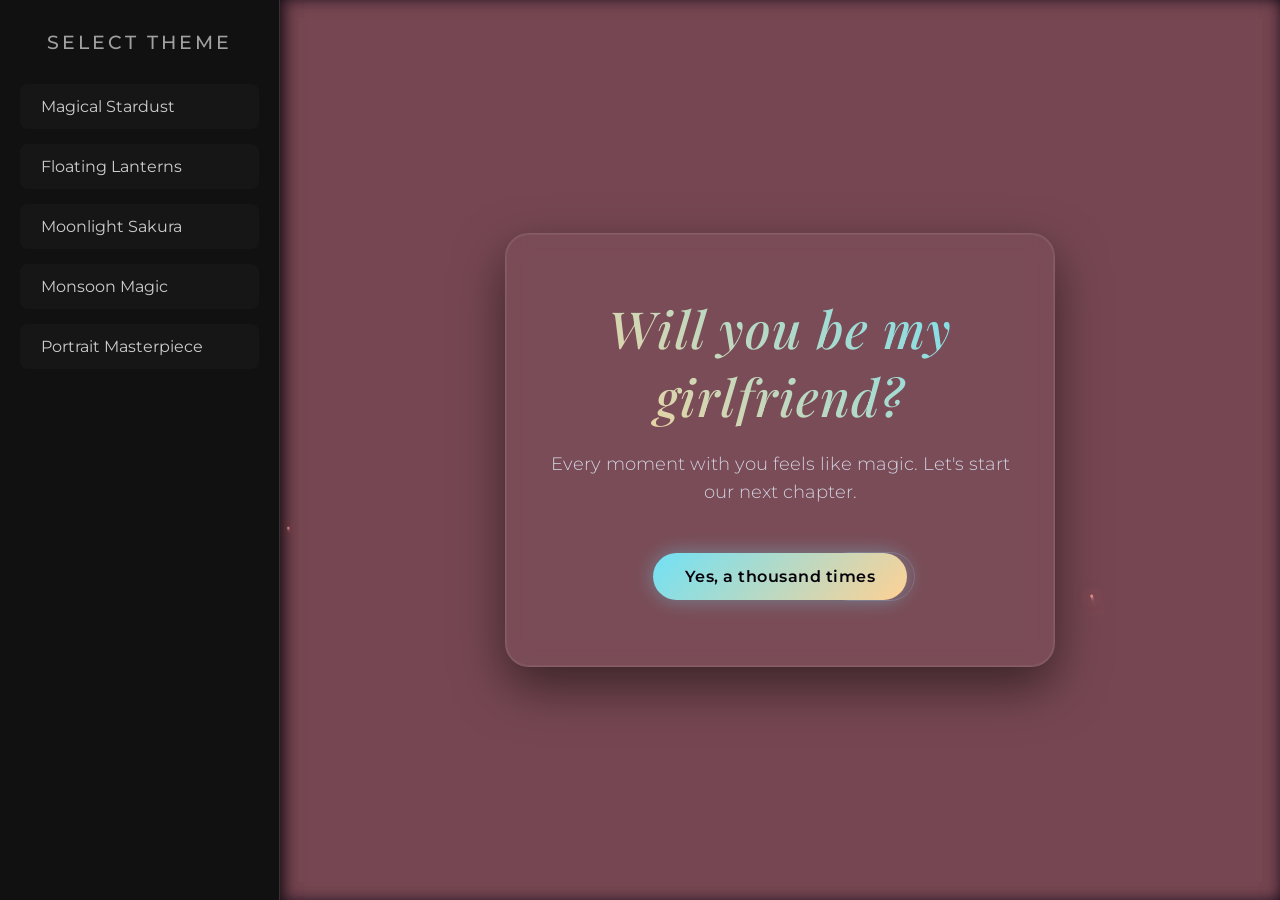
==== hub.html @ 1cfd5147 "Add files via upload" ====
<!DOCTYPE html>
<html lang="en">
<head>
    <meta charset="UTF-8">
    <meta name="viewport" content="width=device-width, initial-scale=1.0">
    <title>Proposal Themes Hub</title>
    <link rel="stylesheet" href="hub.css">
    <link href="https://fonts.googleapis.com/css2?family=Montserrat:wght@300;500&display=swap" rel="stylesheet">
</head>
<body>
    
    <!-- Sidebar Navigation -->
    <nav class="sidebar">
        <h2>Select Theme</h2>
        <ul>
            <li><a href="index.html" target="proposal-frame">Magical Stardust</a></li>
            <li><a href="lanterns.html" target="proposal-frame">Floating Lanterns</a></li>
            <li><a href="sakura.html" target="proposal-frame">Moonlight Sakura</a></li>
            <li><a href="marathi.html" target="proposal-frame">Monsoon Magic</a></li>
            <li><a href="portrait.html" target="proposal-frame">Portrait Masterpiece</a></li>
        </ul>
    </nav>

    <!-- Content Frame -->
    <main class="frame-container">
        <!-- The 'name' attribute matches the 'target' in the links above -->
        <iframe name="proposal-frame" src="index.html" title="Proposal Viewport"></iframe>
    </main>

</body>
</html>
---- hub.css ----
* {
    margin: 0;
    padding: 0;
    box-sizing: border-box;
}

body {
    display: flex;
    height: 100vh;
    overflow: hidden;
    font-family: 'Montserrat', sans-serif;
    background-color: #050505;
    color: #ffffff;
}

/* Sidebar Styling */
.sidebar {
    width: 280px;
    background-color: #111;
    padding: 30px 20px;
    display: flex;
    flex-direction: column;
    box-shadow: 5px 0 15px rgba(0, 0, 0, 0.5);
    z-index: 10;
    border-right: 1px solid #333;
}

.sidebar h2 {
    font-size: 1.2rem;
    color: #a0a0a0;
    text-transform: uppercase;
    letter-spacing: 3px;
    margin-bottom: 30px;
    text-align: center;
    font-weight: 500;
}

.sidebar ul {
    list-style: none;
    display: flex;
    flex-direction: column;
    gap: 15px;
}

/* Link Styling */
.sidebar a {
    text-decoration: none;
    color: #cccccc;
    font-size: 1rem;
    padding: 12px 20px;
    border-radius: 8px;
    transition: all 0.3s ease;
    display: block;
    border: 1px solid transparent;
    background: rgba(255, 255, 255, 0.02);
}

.sidebar a:hover {
    background-color: rgba(255, 255, 255, 0.1);
    color: #ffffff;
    border-color: rgba(255, 255, 255, 0.3);
    transform: translateX(5px);
}

/* Iframe Container */
.frame-container {
    flex-grow: 1;
    height: 100vh;
    background-color: #000;
}

iframe {
    width: 100%;
    height: 100%;
    border: none;
    display: block;
}
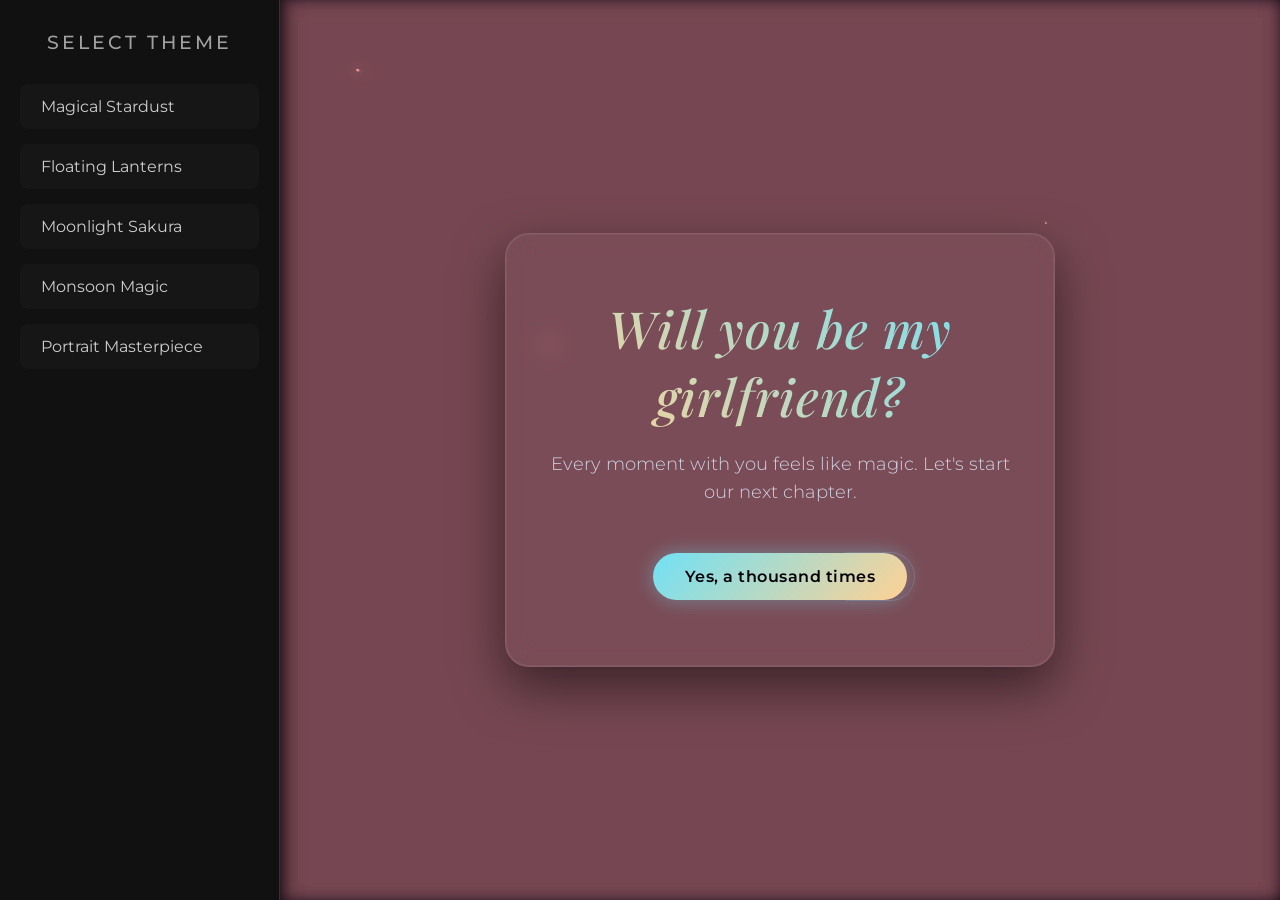
==== commit 70662e95: "Update hub.html" ====
--- a/hub.html
+++ b/hub.html
@@ -13,19 +13,19 @@
     <nav class="sidebar">
         <h2>Select Theme</h2>
         <ul>
-            <li><a href="index.html" target="proposal-frame">Magical Stardust</a></li>
-            <li><a href="lanterns.html" target="proposal-frame">Floating Lanterns</a></li>
-            <li><a href="sakura.html" target="proposal-frame">Moonlight Sakura</a></li>
-            <li><a href="marathi.html" target="proposal-frame">Monsoon Magic</a></li>
-            <li><a href="portrait.html" target="proposal-frame">Portrait Masterpiece</a></li>
+            <li><a href="colors/index.html" target="proposal-frame">Magical Stardust</a></li>
+            <li><a href="lanterns/lanterns.html" target="proposal-frame">Floating Lanterns</a></li>
+            <li><a href="sakura/sakura.html" target="proposal-frame">Moonlight Sakura</a></li>
+            <li><a href="marathi/marathi.html" target="proposal-frame">Monsoon Magic</a></li>
+            <li><a href="portrait/portrait.html" target="proposal-frame">Portrait Masterpiece</a></li>
         </ul>
     </nav>
 
     <!-- Content Frame -->
     <main class="frame-container">
         <!-- The 'name' attribute matches the 'target' in the links above -->
-        <iframe name="proposal-frame" src="index.html" title="Proposal Viewport"></iframe>
+        <iframe name="proposal-frame" src="colors/index.html" title="Proposal Viewport"></iframe>
     </main>
 
 </body>
-</html>+</html>
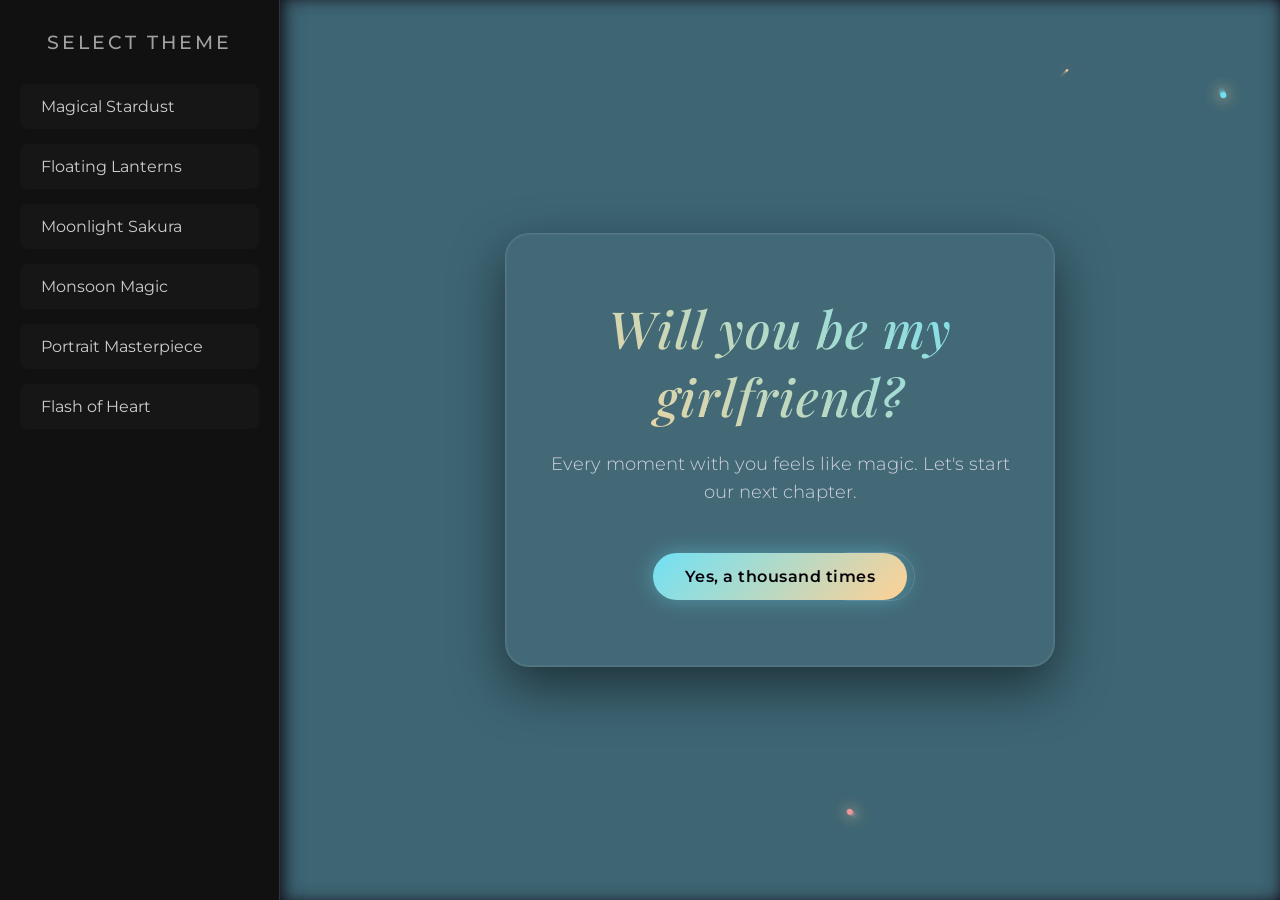
==== commit 11969bd3: "Update hub.html" ====
--- a/hub.html
+++ b/hub.html
@@ -18,6 +18,7 @@
             <li><a href="sakura/sakura.html" target="proposal-frame">Moonlight Sakura</a></li>
             <li><a href="marathi/marathi.html" target="proposal-frame">Monsoon Magic</a></li>
             <li><a href="portrait/portrait.html" target="proposal-frame">Portrait Masterpiece</a></li>
+            <li><a href="heart/flash.html" target="proposal-frame">Flash of Heart</a></li>
         </ul>
     </nav>
 
